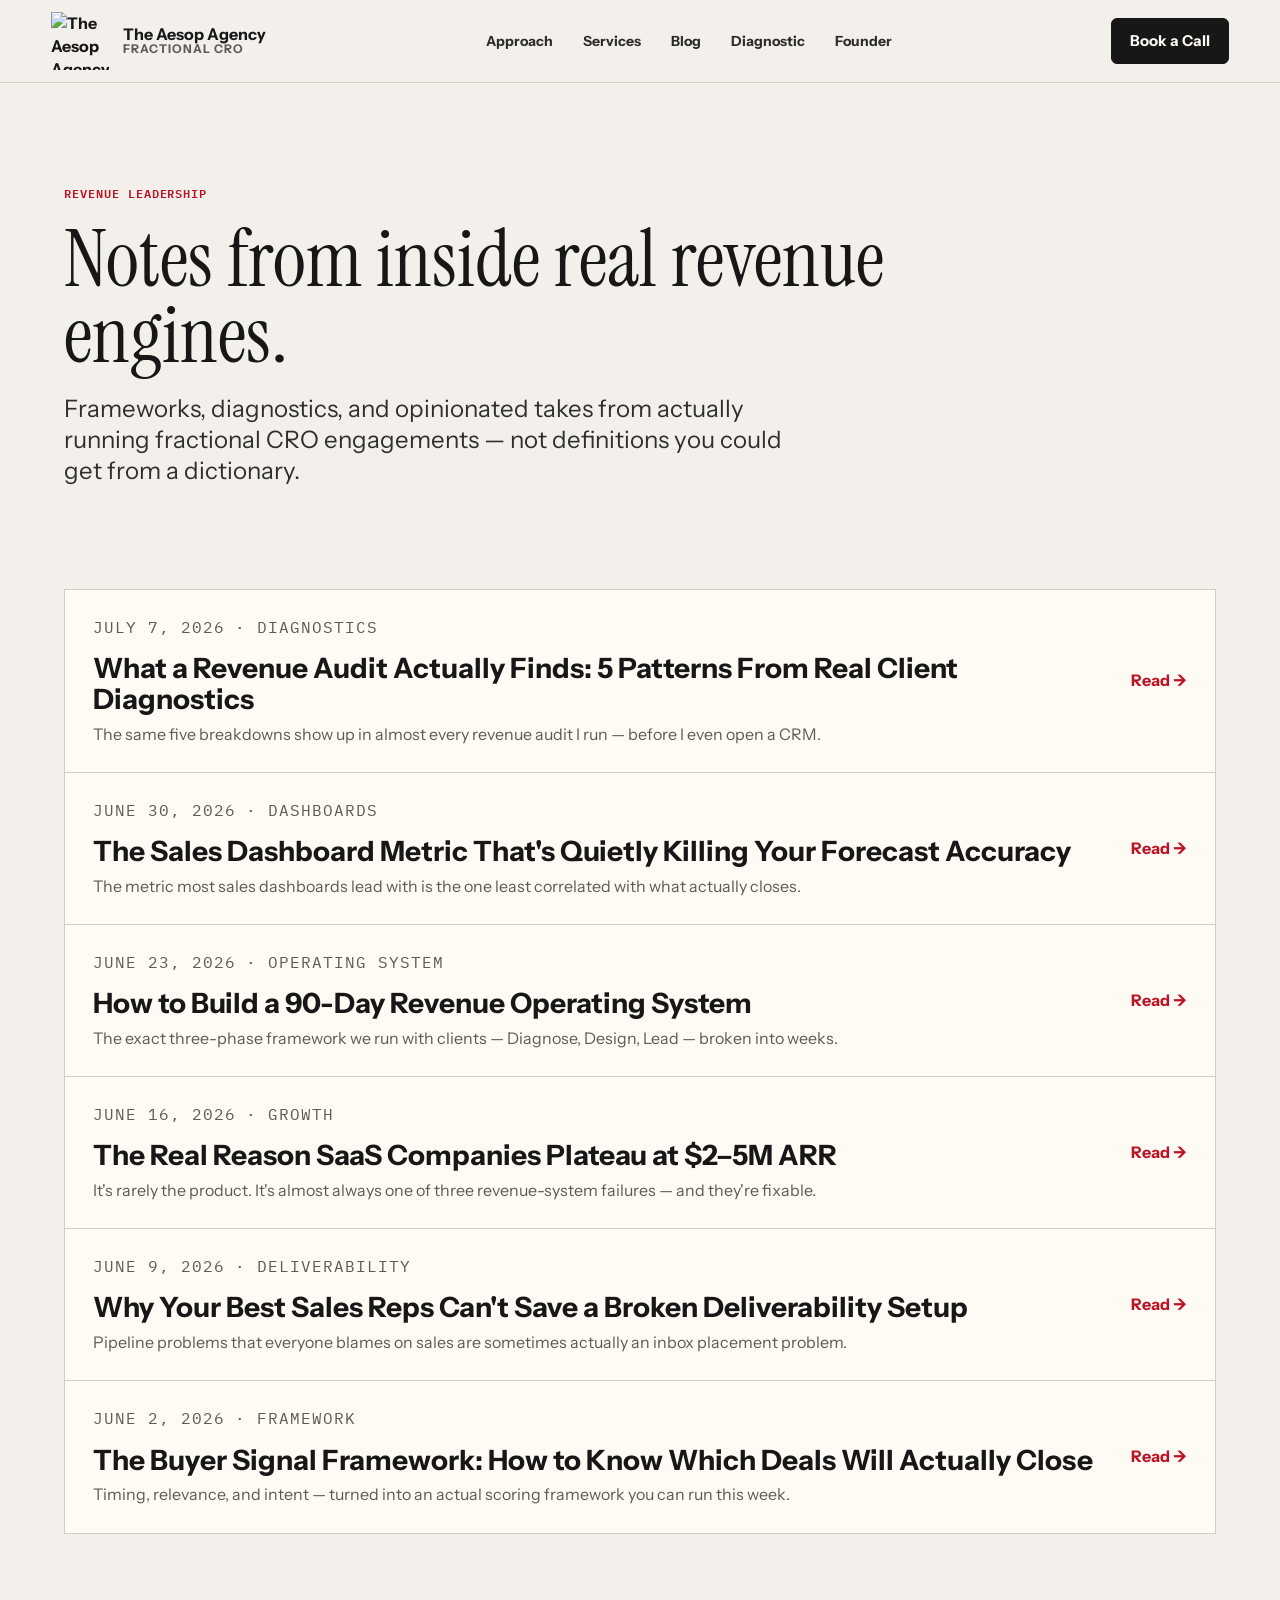
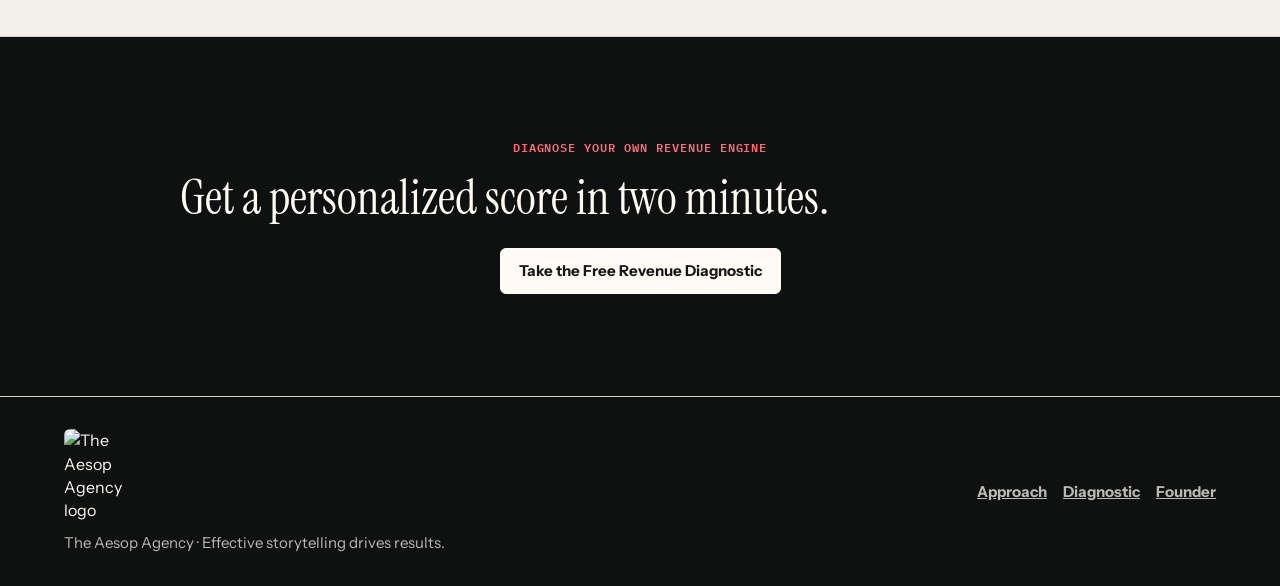
==== blog/index.html @ 74cd25bc "Add revenue content engine and diagnostic funnel" ====
﻿<!doctype html>
<html lang="en">
<head>
  <!-- Google tag (gtag.js) -->
  <script async src="https://www.googletagmanager.com/gtag/js?id=G-E5FVC5FCBB"></script>
  <script>
    window.dataLayer = window.dataLayer || [];
    function gtag(){dataLayer.push(arguments);}
    gtag('js', new Date());
    gtag('config', 'G-E5FVC5FCBB');
  </script>
<meta charset="utf-8">
  <meta name="viewport" content="width=device-width, initial-scale=1">
  <title>Revenue Leadership Blog | The Aesop Agency</title>
  <meta name="description" content="Practical revenue leadership frameworks from The Aesop Agency: buyer signals, sales process, deliverability, dashboards, and go-to-market alignment for SaaS and SMB teams.">
  <meta name="robots" content="index, follow, max-image-preview:large">
  <meta name="author" content="The Aesop Agency">
  <meta name="theme-color" content="#bd1124">
  <link rel="canonical" href="https://www.aesopco.com/blog">
  <link rel="alternate" type="text/plain" href="https://www.aesopco.com/llms.txt" title="LLMs.txt">
  <link rel="icon" type="image/png" href="/aesop-logo-square.png">
  <meta property="og:type" content="website">
  <meta property="og:site_name" content="The Aesop Agency">
  <meta property="og:title" content="Revenue Leadership Blog | The Aesop Agency">
  <meta property="og:description" content="Practical revenue leadership frameworks: buyer signals, sales process, deliverability, dashboards, and go-to-market alignment.">
  <meta property="og:url" content="https://www.aesopco.com/blog">
  <meta property="og:image" content="https://www.aesopco.com/aesop-logo-square.png">
  <meta name="twitter:card" content="summary_large_image">
  <meta name="twitter:title" content="Revenue Leadership Blog | The Aesop Agency">
  <meta name="twitter:description" content="Practical revenue leadership frameworks: buyer signals, sales process, deliverability, dashboards, and go-to-market alignment.">
  <meta name="twitter:image" content="https://www.aesopco.com/aesop-logo-square.png">
  <script type="application/ld+json">
  {
    "@context": "https://schema.org",
    "@graph": [
      {
        "@type": "Blog",
        "@id": "https://www.aesopco.com/blog/main",
        "name": "The Aesop Agency Blog",
        "url": "https://www.aesopco.com/blog",
        "publisher": { "@id": "https://www.aesopco.com/organization" }
      },
      {
        "@type": "BreadcrumbList",
        "@id": "https://www.aesopco.com/blog/breadcrumb",
        "itemListElement": [
          { "@type": "ListItem", "position": 1, "name": "Home", "item": "https://www.aesopco.com/" },
          { "@type": "ListItem", "position": 2, "name": "Blog", "item": "https://www.aesopco.com/blog" }
        ]
      }
    ]
  }
  </script>
  <link rel="preconnect" href="https://fonts.googleapis.com">
  <link rel="preconnect" href="https://fonts.gstatic.com" crossorigin>
  <link href="https://fonts.googleapis.com/css2?family=IBM+Plex+Mono:wght@500;600&family=Instrument+Sans:wght@400;500;600;700;800&family=Instrument+Serif:ital@0;1&display=swap" rel="stylesheet">
  <link rel="stylesheet" href="/assets/site.css">
</head>
<body>
  <div class="page-shell">
    <nav class="nav" aria-label="Primary navigation">
      <a class="brand" href="/" aria-label="The Aesop Agency home">
        <img src="/aesop-logo-transparent.png" alt="The Aesop Agency logo">
        <span>The Aesop Agency<small>Fractional CRO</small></span>
      </a>
      <div class="nav-links">
        <a href="/">Approach</a>
        <a href="/">Services</a>
        <a href="/blog">Blog</a>
        <a href="/revenue-diagnostic">Diagnostic</a>
        <a href="/">Founder</a>
      </div>
      <a class="button" href="https://calendly.com/chrisley-aesopco/30min">Book a Call</a>
    </nav>

    <main>
      <section class="section" style="border-bottom:none;padding-bottom:0;">
        <div class="inner">
          <p class="kicker">Revenue Leadership</p>
          <h1 style="font-size:clamp(42px,7vw,80px);">Notes from inside real revenue engines.</h1>
          <p class="lede">Frameworks, diagnostics, and opinionated takes from actually running fractional CRO engagements &mdash; not definitions you could get from a dictionary.</p>
        </div>
      </section>

      <section class="section">
        <div class="inner">
          <div class="post-list">
            <a class="post-row" href="/blog/what-a-revenue-audit-finds">
              <div>
                <p class="post-meta">July 7, 2026 &middot; Diagnostics</p>
                <h3>What a Revenue Audit Actually Finds: 5 Patterns From Real Client Diagnostics</h3>
                <p>The same five breakdowns show up in almost every revenue audit I run &mdash; before I even open a CRM.</p>
              </div>
              <span class="text-link">Read &rarr;</span>
            </a>
            <a class="post-row" href="/blog/forecast-accuracy-metric">
              <div>
                <p class="post-meta">June 30, 2026 &middot; Dashboards</p>
                <h3>The Sales Dashboard Metric That's Quietly Killing Your Forecast Accuracy</h3>
                <p>The metric most sales dashboards lead with is the one least correlated with what actually closes.</p>
              </div>
              <span class="text-link">Read &rarr;</span>
            </a>
            <a class="post-row" href="/blog/90-day-revenue-operating-system">
              <div>
                <p class="post-meta">June 23, 2026 &middot; Operating System</p>
                <h3>How to Build a 90-Day Revenue Operating System</h3>
                <p>The exact three-phase framework we run with clients &mdash; Diagnose, Design, Lead &mdash; broken into weeks.</p>
              </div>
              <span class="text-link">Read &rarr;</span>
            </a>
            <a class="post-row" href="/blog/saas-revenue-plateau">
              <div>
                <p class="post-meta">June 16, 2026 &middot; Growth</p>
                <h3>The Real Reason SaaS Companies Plateau at $2&ndash;5M ARR</h3>
                <p>It's rarely the product. It's almost always one of three revenue-system failures &mdash; and they're fixable.</p>
              </div>
              <span class="text-link">Read &rarr;</span>
            </a>
            <a class="post-row" href="/blog/email-deliverability-sales-pipeline">
              <div>
                <p class="post-meta">June 9, 2026 &middot; Deliverability</p>
                <h3>Why Your Best Sales Reps Can't Save a Broken Deliverability Setup</h3>
                <p>Pipeline problems that everyone blames on sales are sometimes actually an inbox placement problem.</p>
              </div>
              <span class="text-link">Read &rarr;</span>
            </a>
            <a class="post-row" href="/blog/buyer-signal-framework">
              <div>
                <p class="post-meta">June 2, 2026 &middot; Framework</p>
                <h3>The Buyer Signal Framework: How to Know Which Deals Will Actually Close</h3>
                <p>Timing, relevance, and intent &mdash; turned into an actual scoring framework you can run this week.</p>
              </div>
              <span class="text-link">Read &rarr;</span>
            </a>
          </div>
        </div>
      </section>

      <section class="section band">
        <div class="inner" style="text-align:center;">
          <p class="kicker">Diagnose your own revenue engine</p>
          <h2 style="font-size:clamp(30px,4vw,48px);">Get a personalized score in two minutes.</h2>
          <div class="actions" style="justify-content:center;">
            <a class="button" href="/revenue-diagnostic">Take the Free Revenue Diagnostic</a>
          </div>
        </div>
      </section>
    </main>

    <footer>
      <div class="inner">
        <div>
          <img src="/aesop-logo-square.png" alt="The Aesop Agency logo">
          <p>The Aesop Agency &middot; Effective storytelling drives results.</p>
        </div>
        <div class="footer-links">
          <a href="/">Approach</a>
          <a href="/revenue-diagnostic">Diagnostic</a>
          <a href="/">Founder</a>
        </div>
      </div>
    </footer>
  </div>
</body>
</html>
---- assets/site.css ----
﻿/* Shared stylesheet for blog + revenue-diagnostic pages.
   Design tokens mirror index.html's inline styles so new pages match the
   existing brand without touching the homepage/games markup. */

:root {
  --bg: #f3f0eb;
  --surface: #fffaf3;
  --surface-2: #e9e4db;
  --ink: #171717;
  --muted: #5c5a55;
  --line: #d4cdc1;
  --red: #bd1124;
  --red-dark: #8d0e1c;
  --blue: #202f66;
  --green: #214f3b;
  --gold: #a9782b;
  --charcoal: #0f1010;
  --soft-red: #f7e5e4;
  --soft-blue: #e7eaf4;
  --soft-green: #e5eee8;
  --shadow: 0 24px 70px rgba(23, 23, 23, .14);
  --radius: 8px;
}

* { box-sizing: border-box; }
html { scroll-behavior: smooth; }
body {
  margin: 0;
  background: var(--bg);
  color: var(--ink);
  font-family: "Instrument Sans", sans-serif;
  line-height: 1.45;
}

a { color: inherit; }
img { display: block; max-width: 100%; }

.nav {
  position: sticky;
  top: 0;
  z-index: 50;
  display: grid;
  grid-template-columns: auto 1fr auto;
  gap: 28px;
  align-items: center;
  min-height: 76px;
  padding: 12px clamp(18px, 4vw, 64px);
  border-bottom: 1px solid rgba(212,205,193,.92);
  background: rgba(243,240,235,.9);
  backdrop-filter: blur(18px);
}

.brand {
  display: inline-flex;
  align-items: center;
  gap: 14px;
  text-decoration: none;
  font-weight: 800;
}

.brand img { width: 58px; height: 58px; object-fit: contain; }
.brand span { display: grid; line-height: 1.05; }
.brand small {
  color: var(--muted);
  font-size: 12px;
  font-weight: 700;
  text-transform: uppercase;
  letter-spacing: .08em;
}

.nav-links {
  display: flex;
  justify-content: center;
  gap: clamp(14px, 2.4vw, 30px);
  color: #2e2c29;
  font-size: 14px;
  font-weight: 700;
}

.nav-links a, .button, .text-link { text-decoration: none; }

.button {
  display: inline-flex;
  align-items: center;
  justify-content: center;
  min-height: 45px;
  padding: 11px 18px;
  border: 1px solid var(--ink);
  border-radius: 6px;
  background: var(--ink);
  color: #fffaf3;
  font-weight: 800;
  white-space: nowrap;
  cursor: pointer;
  font-size: 15px;
  transition: transform .18s ease, background .18s ease, border-color .18s ease, color .18s ease;
}

.button:hover { transform: translateY(-1px); background: var(--red); border-color: var(--red); color: #fffaf3; }
.button.secondary { background: transparent; color: var(--ink); }
.button.secondary:hover { color: #fffaf3; }
.button:disabled { opacity: .45; cursor: not-allowed; transform: none; }

.text-link {
  display: inline-flex;
  align-items: center;
  width: fit-content;
  color: var(--red);
  font-weight: 800;
}

.page-shell { position: relative; z-index: 1; }

.section {
  padding: clamp(48px, 8vw, 108px) clamp(18px, 5vw, 72px);
  border-bottom: 1px solid var(--line);
}

.inner { width: min(1240px, 100%); margin: 0 auto; }
.inner.narrow { width: min(820px, 100%); }

.kicker {
  margin: 0 0 18px;
  color: var(--red);
  font-family: "IBM Plex Mono", monospace;
  font-size: 12px;
  font-weight: 600;
  text-transform: uppercase;
  letter-spacing: .08em;
}

h1, h2, h3 { margin: 0; letter-spacing: 0; }
h1 em, h2 em { color: var(--red); font-style: italic; }

h1 {
  max-width: 950px;
  font-family: "Instrument Serif", serif;
  font-size: clamp(48px, 7vw, 96px);
  font-weight: 400;
  line-height: .95;
}

h2 {
  max-width: 880px;
  font-family: "Instrument Serif", serif;
  font-size: clamp(34px, 5vw, 64px);
  font-weight: 400;
  line-height: .95;
}

h3 { font-size: clamp(21px, 2.2vw, 28px); font-weight: 800; line-height: 1.1; }

p { margin: 0; color: var(--muted); font-size: 17px; }
.lede { max-width: 760px; margin-top: 20px; color: #302f2b; font-size: clamp(18px, 2vw, 24px); line-height: 1.3; }

.actions { display: flex; flex-wrap: wrap; gap: 12px; margin-top: 28px; }

.card-grid {
  display: grid;
  grid-template-columns: repeat(2, minmax(0, 1fr));
  gap: 1px;
  border: 1px solid var(--line);
  background: var(--line);
}

.card { padding: 24px; background: var(--surface); }
.card h3 { margin-bottom: 12px; }
.card p, .card li { font-size: 16px; }

.quote-grid { display: grid; grid-template-columns: repeat(3, minmax(0, 1fr)); gap: 14px; }
.quote {
  min-height: 220px;
  display: flex;
  flex-direction: column;
  justify-content: space-between;
  padding: 24px;
  border: 1px solid var(--line);
  border-radius: var(--radius);
  background: var(--surface);
}
.quote p { color: #34322d; font-size: 17px; }
.quote strong { display: block; margin-top: 22px; color: var(--red); }

.band { background: var(--charcoal); color: var(--surface); }
.band h2, .band h3 { color: var(--surface); }
.band p { color: rgba(255,250,243,.73); }
.band .kicker { color: #ff6a75; }
.band .button { background: var(--surface); color: var(--ink); border-color: var(--surface); }
.band .button.secondary { background: transparent; color: var(--surface); border-color: rgba(255,250,243,.42); }
.band .button.secondary:hover { background: var(--surface); color: var(--ink); border-color: var(--surface); }

.contact {
  padding: clamp(44px, 7vw, 80px) clamp(18px, 5vw, 72px);
  background: var(--red);
  color: var(--surface);
}
.contact .inner { display: grid; grid-template-columns: minmax(0, .75fr) minmax(240px, .36fr); gap: 28px; align-items: end; }
.contact h2 { color: var(--surface); }
.contact p, .contact a { color: rgba(255,250,243,.82); }
.contact .button { background: var(--surface); color: var(--red); border-color: var(--surface); }
.contact .button:hover { background: var(--ink); color: var(--surface); border-color: var(--ink); }

footer { padding: 32px clamp(18px, 5vw, 72px); background: var(--charcoal); color: var(--surface); }
footer .inner { display: grid; grid-template-columns: 1fr auto; gap: 24px; align-items: center; }
footer img { width: 80px; margin-bottom: 10px; border-radius: 6px; }
footer p, footer a { color: rgba(255,250,243,.72); font-size: 15px; }
.footer-links { display: flex; flex-wrap: wrap; gap: 16px; justify-content: flex-end; font-weight: 700; }

/* Blog index + posts */
.post-list { display: grid; gap: 1px; border: 1px solid var(--line); background: var(--line); }
.post-row {
  display: grid;
  grid-template-columns: minmax(0, 1fr) auto;
  gap: 18px;
  align-items: center;
  padding: 26px 28px;
  background: var(--surface);
  text-decoration: none;
}
.post-row h3 { margin-bottom: 8px; color: var(--ink); }
.post-row p { font-size: 16px; }
.post-row .text-link { white-space: nowrap; }

.post-meta {
  display: flex;
  gap: 14px;
  align-items: center;
  margin-bottom: 14px;
  color: var(--muted);
  font-family: "IBM Plex Mono", monospace;
  font-size: 12px;
  text-transform: uppercase;
  letter-spacing: .06em;
}

article.post-body { max-width: 760px; margin: 0 auto; display: grid; gap: 22px; }
article.post-body p { font-size: 18px; line-height: 1.65; color: #302f2b; }
article.post-body h2 { font-size: clamp(28px, 4vw, 40px); margin-top: 12px; }
article.post-body h3 { font-size: 22px; color: var(--red); }
article.post-body ul, article.post-body ol { color: #302f2b; font-size: 18px; line-height: 1.65; padding-left: 22px; }
article.post-body li + li { margin-top: 8px; }
article.post-body blockquote {
  margin: 0;
  padding: 20px 26px;
  border-left: 3px solid var(--red);
  background: var(--soft-red);
  font-size: 19px;
  color: #302f2b;
  font-style: italic;
}

.cta-block {
  padding: 32px;
  border-radius: var(--radius);
  background: var(--charcoal);
  color: var(--surface);
  display: grid;
  gap: 14px;
}
.cta-block p { color: rgba(255,250,243,.78); font-size: 18px; }
.cta-block .button { background: var(--red); border-color: var(--red); color: var(--surface); width: fit-content; }
.cta-block .button:hover { background: var(--surface); color: var(--ink); border-color: var(--surface); }

/* Revenue diagnostic quiz */
.quiz-shell {
  max-width: 720px;
  margin: 0 auto;
  padding: 36px clamp(20px, 4vw, 44px);
  border: 1px solid var(--line);
  border-radius: var(--radius);
  background: var(--surface);
  box-shadow: var(--shadow);
}

.quiz-progress {
  height: 6px;
  border-radius: 999px;
  background: var(--surface-2);
  overflow: hidden;
  margin-bottom: 28px;
}
.quiz-progress-fill { height: 100%; background: var(--red); transition: width .25s ease; width: 0%; }

.quiz-step-label {
  font-family: "IBM Plex Mono", monospace;
  font-size: 12px;
  text-transform: uppercase;
  letter-spacing: .08em;
  color: var(--muted);
  margin-bottom: 10px;
}

.quiz-question { font-family: "Instrument Serif", serif; font-size: clamp(24px, 3vw, 32px); line-height: 1.15; margin-bottom: 22px; }

.quiz-options { display: grid; gap: 10px; }
.quiz-option {
  text-align: left;
  padding: 16px 18px;
  border: 1px solid var(--line);
  border-radius: var(--radius);
  background: var(--surface);
  color: var(--ink);
  font-size: 16px;
  font-weight: 600;
  cursor: pointer;
  transition: border-color .15s ease, background .15s ease;
}
.quiz-option:hover { border-color: var(--red); background: var(--soft-red); }
.quiz-option.selected { border-color: var(--red); background: var(--soft-red); }

.quiz-score-display {
  text-align: center;
  padding: 12px 0 4px;
}
.quiz-score-number {
  font-family: "Instrument Serif", serif;
  font-size: clamp(64px, 12vw, 110px);
  line-height: 1;
  color: var(--red);
}
.quiz-score-label {
  font-weight: 800;
  font-size: 20px;
  margin-top: 6px;
}

.quiz-email-gate { display: grid; gap: 14px; margin-top: 24px; }
.quiz-email-gate input[type="email"] {
  height: 50px;
  padding: 0 16px;
  border: 1px solid var(--line);
  border-radius: 6px;
  background: var(--bg);
  font-size: 16px;
  font-family: inherit;
}
.quiz-email-gate input[type="email"]:focus { outline: 2px solid var(--red); outline-offset: 1px; }

.quiz-breakdown { display: grid; gap: 18px; margin-top: 24px; }
.quiz-breakdown .pillar {
  padding: 20px;
  border: 1px solid var(--line);
  border-radius: var(--radius);
  background: var(--bg);
}
.quiz-breakdown .pillar.weakest { border-color: var(--red); background: var(--soft-red); }
.quiz-breakdown .pillar h3 { font-size: 17px; margin-bottom: 8px; }
.quiz-breakdown .pillar p { font-size: 15px; }

.hidden { display: none !important; }

@media (max-width: 720px) {
  .nav { grid-template-columns: 1fr auto; }
  .nav-links { grid-column: 1 / -1; justify-content: flex-start; overflow-x: auto; padding-bottom: 4px; }
  .card-grid, .quote-grid { grid-template-columns: 1fr; }
  .post-row { grid-template-columns: 1fr; }
  .contact .inner, footer .inner { grid-template-columns: 1fr; }
  footer .footer-links { justify-content: flex-start; }
  .button { width: 100%; }
}
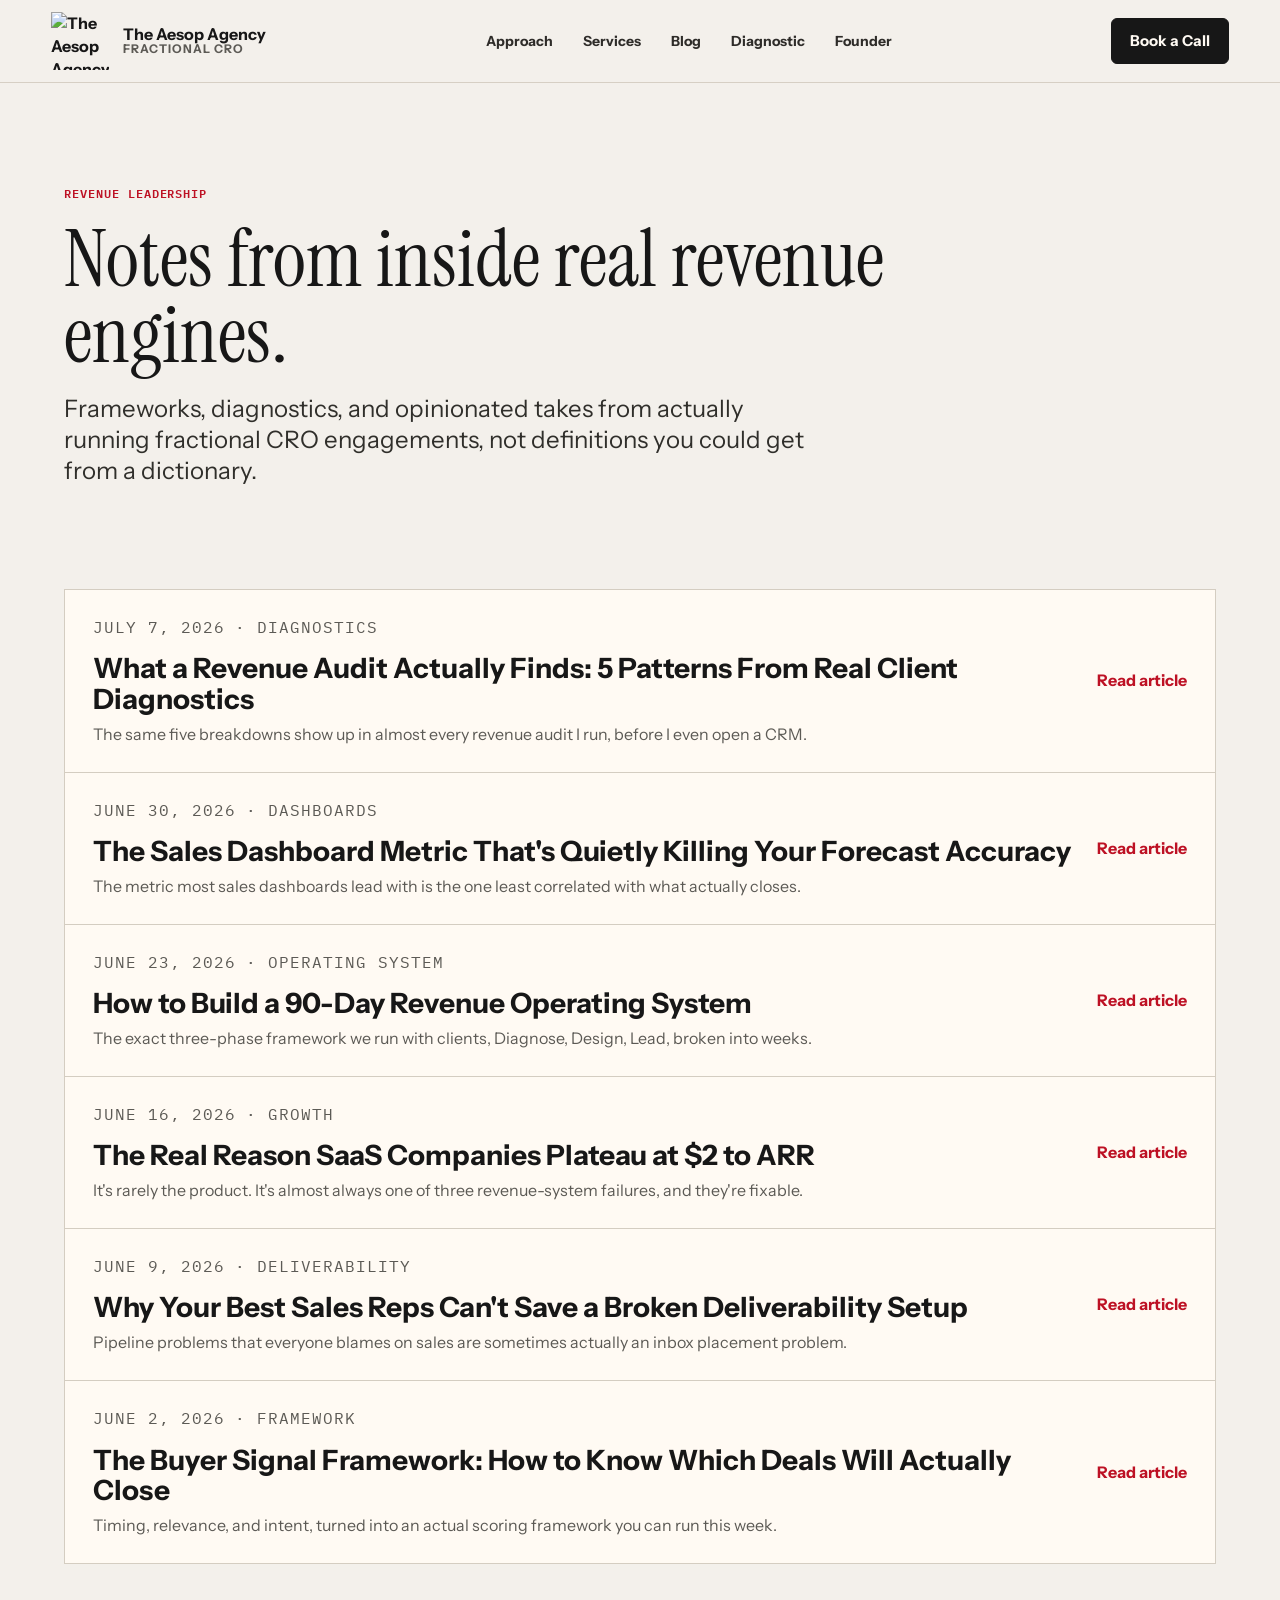
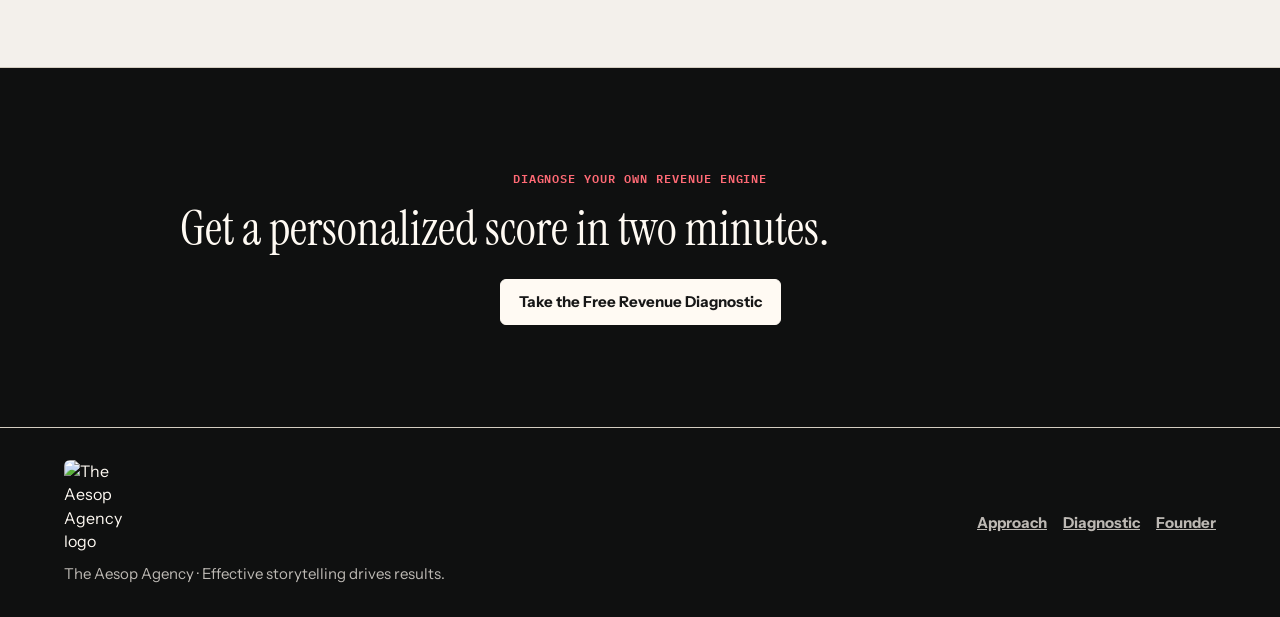
==== commit 277f7454: "Upgrade revenue diagnostic report" ====
--- a/blog/index.html
+++ b/blog/index.html
@@ -1,4 +1,4 @@
-﻿<!doctype html>
+<!doctype html>
 <html lang="en">
 <head>
   <!-- Google tag (gtag.js) -->
@@ -78,7 +78,7 @@
         <div class="inner">
           <p class="kicker">Revenue Leadership</p>
           <h1 style="font-size:clamp(42px,7vw,80px);">Notes from inside real revenue engines.</h1>
-          <p class="lede">Frameworks, diagnostics, and opinionated takes from actually running fractional CRO engagements &mdash; not definitions you could get from a dictionary.</p>
+          <p class="lede">Frameworks, diagnostics, and opinionated takes from actually running fractional CRO engagements, not definitions you could get from a dictionary.</p>
         </div>
       </section>
 
@@ -89,9 +89,9 @@
               <div>
                 <p class="post-meta">July 7, 2026 &middot; Diagnostics</p>
                 <h3>What a Revenue Audit Actually Finds: 5 Patterns From Real Client Diagnostics</h3>
-                <p>The same five breakdowns show up in almost every revenue audit I run &mdash; before I even open a CRM.</p>
+                <p>The same five breakdowns show up in almost every revenue audit I run, before I even open a CRM.</p>
               </div>
-              <span class="text-link">Read &rarr;</span>
+              <span class="text-link">Read article</span>
             </a>
             <a class="post-row" href="/blog/forecast-accuracy-metric">
               <div>
@@ -99,23 +99,23 @@
                 <h3>The Sales Dashboard Metric That's Quietly Killing Your Forecast Accuracy</h3>
                 <p>The metric most sales dashboards lead with is the one least correlated with what actually closes.</p>
               </div>
-              <span class="text-link">Read &rarr;</span>
+              <span class="text-link">Read article</span>
             </a>
             <a class="post-row" href="/blog/90-day-revenue-operating-system">
               <div>
                 <p class="post-meta">June 23, 2026 &middot; Operating System</p>
                 <h3>How to Build a 90-Day Revenue Operating System</h3>
-                <p>The exact three-phase framework we run with clients &mdash; Diagnose, Design, Lead &mdash; broken into weeks.</p>
+                <p>The exact three-phase framework we run with clients, Diagnose, Design, Lead, broken into weeks.</p>
               </div>
-              <span class="text-link">Read &rarr;</span>
+              <span class="text-link">Read article</span>
             </a>
             <a class="post-row" href="/blog/saas-revenue-plateau">
               <div>
                 <p class="post-meta">June 16, 2026 &middot; Growth</p>
-                <h3>The Real Reason SaaS Companies Plateau at $2&ndash;5M ARR</h3>
-                <p>It's rarely the product. It's almost always one of three revenue-system failures &mdash; and they're fixable.</p>
+                <h3>The Real Reason SaaS Companies Plateau at $2 to  ARR</h3>
+                <p>It's rarely the product. It's almost always one of three revenue-system failures, and they're fixable.</p>
               </div>
-              <span class="text-link">Read &rarr;</span>
+              <span class="text-link">Read article</span>
             </a>
             <a class="post-row" href="/blog/email-deliverability-sales-pipeline">
               <div>
@@ -123,15 +123,15 @@
                 <h3>Why Your Best Sales Reps Can't Save a Broken Deliverability Setup</h3>
                 <p>Pipeline problems that everyone blames on sales are sometimes actually an inbox placement problem.</p>
               </div>
-              <span class="text-link">Read &rarr;</span>
+              <span class="text-link">Read article</span>
             </a>
             <a class="post-row" href="/blog/buyer-signal-framework">
               <div>
                 <p class="post-meta">June 2, 2026 &middot; Framework</p>
                 <h3>The Buyer Signal Framework: How to Know Which Deals Will Actually Close</h3>
-                <p>Timing, relevance, and intent &mdash; turned into an actual scoring framework you can run this week.</p>
+                <p>Timing, relevance, and intent, turned into an actual scoring framework you can run this week.</p>
               </div>
-              <span class="text-link">Read &rarr;</span>
+              <span class="text-link">Read article</span>
             </a>
           </div>
         </div>
--- a/assets/site.css
+++ b/assets/site.css
@@ -1,99 +1,99 @@
-﻿/* Shared stylesheet for blog + revenue-diagnostic pages.
-   Design tokens mirror index.html's inline styles so new pages match the
-   existing brand without touching the homepage/games markup. */
+/* Shared stylesheet for blog + revenue-diagnostic pages.
+  Design tokens mirror index.html's inline styles so new pages match the
+  existing brand without touching the homepage/games markup. */
 
 :root {
-  --bg: #f3f0eb;
-  --surface: #fffaf3;
-  --surface-2: #e9e4db;
-  --ink: #171717;
-  --muted: #5c5a55;
-  --line: #d4cdc1;
-  --red: #bd1124;
-  --red-dark: #8d0e1c;
-  --blue: #202f66;
-  --green: #214f3b;
-  --gold: #a9782b;
-  --charcoal: #0f1010;
-  --soft-red: #f7e5e4;
-  --soft-blue: #e7eaf4;
-  --soft-green: #e5eee8;
-  --shadow: 0 24px 70px rgba(23, 23, 23, .14);
-  --radius: 8px;
+ --bg: #f3f0eb;
+ --surface: #fffaf3;
+ --surface-2: #e9e4db;
+ --ink: #171717;
+ --muted: #5c5a55;
+ --line: #d4cdc1;
+ --red: #bd1124;
+ --red-dark: #8d0e1c;
+ --blue: #202f66;
+ --green: #214f3b;
+ --gold: #a9782b;
+ --charcoal: #0f1010;
+ --soft-red: #f7e5e4;
+ --soft-blue: #e7eaf4;
+ --soft-green: #e5eee8;
+ --shadow: 0 24px 70px rgba(23, 23, 23, .14);
+ --radius: 8px;
 }
 
 * { box-sizing: border-box; }
 html { scroll-behavior: smooth; }
 body {
-  margin: 0;
-  background: var(--bg);
-  color: var(--ink);
-  font-family: "Instrument Sans", sans-serif;
-  line-height: 1.45;
+ margin: 0;
+ background: var(--bg);
+ color: var(--ink);
+ font-family: "Instrument Sans", sans-serif;
+ line-height: 1.45;
 }
 
 a { color: inherit; }
 img { display: block; max-width: 100%; }
 
 .nav {
-  position: sticky;
-  top: 0;
-  z-index: 50;
-  display: grid;
-  grid-template-columns: auto 1fr auto;
-  gap: 28px;
-  align-items: center;
-  min-height: 76px;
-  padding: 12px clamp(18px, 4vw, 64px);
-  border-bottom: 1px solid rgba(212,205,193,.92);
-  background: rgba(243,240,235,.9);
-  backdrop-filter: blur(18px);
+ position: sticky;
+ top: 0;
+ z-index: 50;
+ display: grid;
+ grid-template-columns: auto 1fr auto;
+ gap: 28px;
+ align-items: center;
+ min-height: 76px;
+ padding: 12px clamp(18px, 4vw, 64px);
+ border-bottom: 1px solid rgba(212,205,193,.92);
+ background: rgba(243,240,235,.9);
+ backdrop-filter: blur(18px);
 }
 
 .brand {
-  display: inline-flex;
-  align-items: center;
-  gap: 14px;
-  text-decoration: none;
-  font-weight: 800;
+ display: inline-flex;
+ align-items: center;
+ gap: 14px;
+ text-decoration: none;
+ font-weight: 800;
 }
 
 .brand img { width: 58px; height: 58px; object-fit: contain; }
 .brand span { display: grid; line-height: 1.05; }
 .brand small {
-  color: var(--muted);
-  font-size: 12px;
-  font-weight: 700;
-  text-transform: uppercase;
-  letter-spacing: .08em;
+ color: var(--muted);
+ font-size: 12px;
+ font-weight: 700;
+ text-transform: uppercase;
+ letter-spacing: .08em;
 }
 
 .nav-links {
-  display: flex;
-  justify-content: center;
-  gap: clamp(14px, 2.4vw, 30px);
-  color: #2e2c29;
-  font-size: 14px;
-  font-weight: 700;
+ display: flex;
+ justify-content: center;
+ gap: clamp(14px, 2.4vw, 30px);
+ color: #2e2c29;
+ font-size: 14px;
+ font-weight: 700;
 }
 
 .nav-links a, .button, .text-link { text-decoration: none; }
 
 .button {
-  display: inline-flex;
-  align-items: center;
-  justify-content: center;
-  min-height: 45px;
-  padding: 11px 18px;
-  border: 1px solid var(--ink);
-  border-radius: 6px;
-  background: var(--ink);
-  color: #fffaf3;
-  font-weight: 800;
-  white-space: nowrap;
-  cursor: pointer;
-  font-size: 15px;
-  transition: transform .18s ease, background .18s ease, border-color .18s ease, color .18s ease;
+ display: inline-flex;
+ align-items: center;
+ justify-content: center;
+ min-height: 45px;
+ padding: 11px 18px;
+ border: 1px solid var(--ink);
+ border-radius: 6px;
+ background: var(--ink);
+ color: #fffaf3;
+ font-weight: 800;
+ white-space: nowrap;
+ cursor: pointer;
+ font-size: 15px;
+ transition: transform .18s ease, background .18s ease, border-color .18s ease, color .18s ease;
 }
 
 .button:hover { transform: translateY(-1px); background: var(--red); border-color: var(--red); color: #fffaf3; }
@@ -102,50 +102,50 @@
 .button:disabled { opacity: .45; cursor: not-allowed; transform: none; }
 
 .text-link {
-  display: inline-flex;
-  align-items: center;
-  width: fit-content;
-  color: var(--red);
-  font-weight: 800;
+ display: inline-flex;
+ align-items: center;
+ width: fit-content;
+ color: var(--red);
+ font-weight: 800;
 }
 
 .page-shell { position: relative; z-index: 1; }
 
 .section {
-  padding: clamp(48px, 8vw, 108px) clamp(18px, 5vw, 72px);
-  border-bottom: 1px solid var(--line);
+ padding: clamp(48px, 8vw, 108px) clamp(18px, 5vw, 72px);
+ border-bottom: 1px solid var(--line);
 }
 
 .inner { width: min(1240px, 100%); margin: 0 auto; }
 .inner.narrow { width: min(820px, 100%); }
 
 .kicker {
-  margin: 0 0 18px;
-  color: var(--red);
-  font-family: "IBM Plex Mono", monospace;
-  font-size: 12px;
-  font-weight: 600;
-  text-transform: uppercase;
-  letter-spacing: .08em;
+ margin: 0 0 18px;
+ color: var(--red);
+ font-family: "IBM Plex Mono", monospace;
+ font-size: 12px;
+ font-weight: 600;
+ text-transform: uppercase;
+ letter-spacing: .08em;
 }
 
 h1, h2, h3 { margin: 0; letter-spacing: 0; }
 h1 em, h2 em { color: var(--red); font-style: italic; }
 
 h1 {
-  max-width: 950px;
-  font-family: "Instrument Serif", serif;
-  font-size: clamp(48px, 7vw, 96px);
-  font-weight: 400;
-  line-height: .95;
+ max-width: 950px;
+ font-family: "Instrument Serif", serif;
+ font-size: clamp(48px, 7vw, 96px);
+ font-weight: 400;
+ line-height: .95;
 }
 
 h2 {
-  max-width: 880px;
-  font-family: "Instrument Serif", serif;
-  font-size: clamp(34px, 5vw, 64px);
-  font-weight: 400;
-  line-height: .95;
+ max-width: 880px;
+ font-family: "Instrument Serif", serif;
+ font-size: clamp(34px, 5vw, 64px);
+ font-weight: 400;
+ line-height: .95;
 }
 
 h3 { font-size: clamp(21px, 2.2vw, 28px); font-weight: 800; line-height: 1.1; }
@@ -156,11 +156,11 @@
 .actions { display: flex; flex-wrap: wrap; gap: 12px; margin-top: 28px; }
 
 .card-grid {
-  display: grid;
-  grid-template-columns: repeat(2, minmax(0, 1fr));
-  gap: 1px;
-  border: 1px solid var(--line);
-  background: var(--line);
+ display: grid;
+ grid-template-columns: repeat(2, minmax(0, 1fr));
+ gap: 1px;
+ border: 1px solid var(--line);
+ background: var(--line);
 }
 
 .card { padding: 24px; background: var(--surface); }
@@ -169,14 +169,14 @@
 
 .quote-grid { display: grid; grid-template-columns: repeat(3, minmax(0, 1fr)); gap: 14px; }
 .quote {
-  min-height: 220px;
-  display: flex;
-  flex-direction: column;
-  justify-content: space-between;
-  padding: 24px;
-  border: 1px solid var(--line);
-  border-radius: var(--radius);
-  background: var(--surface);
+ min-height: 220px;
+ display: flex;
+ flex-direction: column;
+ justify-content: space-between;
+ padding: 24px;
+ border: 1px solid var(--line);
+ border-radius: var(--radius);
+ background: var(--surface);
 }
 .quote p { color: #34322d; font-size: 17px; }
 .quote strong { display: block; margin-top: 22px; color: var(--red); }
@@ -190,9 +190,9 @@
 .band .button.secondary:hover { background: var(--surface); color: var(--ink); border-color: var(--surface); }
 
 .contact {
-  padding: clamp(44px, 7vw, 80px) clamp(18px, 5vw, 72px);
-  background: var(--red);
-  color: var(--surface);
+ padding: clamp(44px, 7vw, 80px) clamp(18px, 5vw, 72px);
+ background: var(--red);
+ color: var(--surface);
 }
 .contact .inner { display: grid; grid-template-columns: minmax(0, .75fr) minmax(240px, .36fr); gap: 28px; align-items: end; }
 .contact h2 { color: var(--surface); }
@@ -209,28 +209,28 @@
 /* Blog index + posts */
 .post-list { display: grid; gap: 1px; border: 1px solid var(--line); background: var(--line); }
 .post-row {
-  display: grid;
-  grid-template-columns: minmax(0, 1fr) auto;
-  gap: 18px;
-  align-items: center;
-  padding: 26px 28px;
-  background: var(--surface);
-  text-decoration: none;
+ display: grid;
+ grid-template-columns: minmax(0, 1fr) auto;
+ gap: 18px;
+ align-items: center;
+ padding: 26px 28px;
+ background: var(--surface);
+ text-decoration: none;
 }
 .post-row h3 { margin-bottom: 8px; color: var(--ink); }
 .post-row p { font-size: 16px; }
 .post-row .text-link { white-space: nowrap; }
 
 .post-meta {
-  display: flex;
-  gap: 14px;
-  align-items: center;
-  margin-bottom: 14px;
-  color: var(--muted);
-  font-family: "IBM Plex Mono", monospace;
-  font-size: 12px;
-  text-transform: uppercase;
-  letter-spacing: .06em;
+ display: flex;
+ gap: 14px;
+ align-items: center;
+ margin-bottom: 14px;
+ color: var(--muted);
+ font-family: "IBM Plex Mono", monospace;
+ font-size: 12px;
+ text-transform: uppercase;
+ letter-spacing: .06em;
 }
 
 article.post-body { max-width: 760px; margin: 0 auto; display: grid; gap: 22px; }
@@ -240,22 +240,22 @@
 article.post-body ul, article.post-body ol { color: #302f2b; font-size: 18px; line-height: 1.65; padding-left: 22px; }
 article.post-body li + li { margin-top: 8px; }
 article.post-body blockquote {
-  margin: 0;
-  padding: 20px 26px;
-  border-left: 3px solid var(--red);
-  background: var(--soft-red);
-  font-size: 19px;
-  color: #302f2b;
-  font-style: italic;
+ margin: 0;
+ padding: 20px 26px;
+ border-left: 3px solid var(--red);
+ background: var(--soft-red);
+ font-size: 19px;
+ color: #302f2b;
+ font-style: italic;
 }
 
 .cta-block {
-  padding: 32px;
-  border-radius: var(--radius);
-  background: var(--charcoal);
-  color: var(--surface);
-  display: grid;
-  gap: 14px;
+ padding: 32px;
+ border-radius: var(--radius);
+ background: var(--charcoal);
+ color: var(--surface);
+ display: grid;
+ gap: 14px;
 }
 .cta-block p { color: rgba(255,250,243,.78); font-size: 18px; }
 .cta-block .button { background: var(--red); border-color: var(--red); color: var(--surface); width: fit-content; }
@@ -263,85 +263,85 @@
 
 /* Revenue diagnostic quiz */
 .quiz-shell {
-  max-width: 720px;
-  margin: 0 auto;
-  padding: 36px clamp(20px, 4vw, 44px);
-  border: 1px solid var(--line);
-  border-radius: var(--radius);
-  background: var(--surface);
-  box-shadow: var(--shadow);
+ max-width: 720px;
+ margin: 0 auto;
+ padding: 36px clamp(20px, 4vw, 44px);
+ border: 1px solid var(--line);
+ border-radius: var(--radius);
+ background: var(--surface);
+ box-shadow: var(--shadow);
 }
 
 .quiz-progress {
-  height: 6px;
-  border-radius: 999px;
-  background: var(--surface-2);
-  overflow: hidden;
-  margin-bottom: 28px;
+ height: 6px;
+ border-radius: 999px;
+ background: var(--surface-2);
+ overflow: hidden;
+ margin-bottom: 28px;
 }
 .quiz-progress-fill { height: 100%; background: var(--red); transition: width .25s ease; width: 0%; }
 
 .quiz-step-label {
-  font-family: "IBM Plex Mono", monospace;
-  font-size: 12px;
-  text-transform: uppercase;
-  letter-spacing: .08em;
-  color: var(--muted);
-  margin-bottom: 10px;
+ font-family: "IBM Plex Mono", monospace;
+ font-size: 12px;
+ text-transform: uppercase;
+ letter-spacing: .08em;
+ color: var(--muted);
+ margin-bottom: 10px;
 }
 
 .quiz-question { font-family: "Instrument Serif", serif; font-size: clamp(24px, 3vw, 32px); line-height: 1.15; margin-bottom: 22px; }
 
 .quiz-options { display: grid; gap: 10px; }
 .quiz-option {
-  text-align: left;
-  padding: 16px 18px;
-  border: 1px solid var(--line);
-  border-radius: var(--radius);
-  background: var(--surface);
-  color: var(--ink);
-  font-size: 16px;
-  font-weight: 600;
-  cursor: pointer;
-  transition: border-color .15s ease, background .15s ease;
+ text-align: left;
+ padding: 16px 18px;
+ border: 1px solid var(--line);
+ border-radius: var(--radius);
+ background: var(--surface);
+ color: var(--ink);
+ font-size: 16px;
+ font-weight: 600;
+ cursor: pointer;
+ transition: border-color .15s ease, background .15s ease;
 }
 .quiz-option:hover { border-color: var(--red); background: var(--soft-red); }
 .quiz-option.selected { border-color: var(--red); background: var(--soft-red); }
 
 .quiz-score-display {
-  text-align: center;
-  padding: 12px 0 4px;
+ text-align: center;
+ padding: 12px 0 4px;
 }
 .quiz-score-number {
-  font-family: "Instrument Serif", serif;
-  font-size: clamp(64px, 12vw, 110px);
-  line-height: 1;
-  color: var(--red);
+ font-family: "Instrument Serif", serif;
+ font-size: clamp(64px, 12vw, 110px);
+ line-height: 1;
+ color: var(--red);
 }
 .quiz-score-label {
-  font-weight: 800;
-  font-size: 20px;
-  margin-top: 6px;
+ font-weight: 800;
+ font-size: 20px;
+ margin-top: 6px;
 }
 
 .quiz-email-gate { display: grid; gap: 14px; margin-top: 24px; }
-.quiz-email-gate input[type="email"] {
-  height: 50px;
-  padding: 0 16px;
-  border: 1px solid var(--line);
-  border-radius: 6px;
-  background: var(--bg);
-  font-size: 16px;
-  font-family: inherit;
-}
-.quiz-email-gate input[type="email"]:focus { outline: 2px solid var(--red); outline-offset: 1px; }
+.quiz-email-gate input[type="text"], .quiz-email-gate input[type="email"] {
+ height: 50px;
+ padding: 0 16px;
+ border: 1px solid var(--line);
+ border-radius: 6px;
+ background: var(--bg);
+ font-size: 16px;
+ font-family: inherit;
+}
+.quiz-email-gate input[type="text"]:focus, .quiz-email-gate input[type="email"]:focus { outline: 2px solid var(--red); outline-offset: 1px; }
 
 .quiz-breakdown { display: grid; gap: 18px; margin-top: 24px; }
 .quiz-breakdown .pillar {
-  padding: 20px;
-  border: 1px solid var(--line);
-  border-radius: var(--radius);
-  background: var(--bg);
+ padding: 20px;
+ border: 1px solid var(--line);
+ border-radius: var(--radius);
+ background: var(--bg);
 }
 .quiz-breakdown .pillar.weakest { border-color: var(--red); background: var(--soft-red); }
 .quiz-breakdown .pillar h3 { font-size: 17px; margin-bottom: 8px; }
@@ -350,11 +350,64 @@
 .hidden { display: none !important; }
 
 @media (max-width: 720px) {
-  .nav { grid-template-columns: 1fr auto; }
-  .nav-links { grid-column: 1 / -1; justify-content: flex-start; overflow-x: auto; padding-bottom: 4px; }
-  .card-grid, .quote-grid { grid-template-columns: 1fr; }
-  .post-row { grid-template-columns: 1fr; }
-  .contact .inner, footer .inner { grid-template-columns: 1fr; }
-  footer .footer-links { justify-content: flex-start; }
-  .button { width: 100%; }
-}
+ .nav { grid-template-columns: 1fr auto; }
+ .nav-links { grid-column: 1 / -1; justify-content: flex-start; overflow-x: auto; padding-bottom: 4px; }
+ .card-grid, .quote-grid { grid-template-columns: 1fr; }
+ .post-row { grid-template-columns: 1fr; }
+ .contact .inner, footer .inner { grid-template-columns: 1fr; }
+ footer .footer-links { justify-content: flex-start; }
+ .button { width: 100%; }
+}
+
+/* Board-style diagnostic report */
+.report-shell { display: grid; gap: 22px; }
+.report-cover { display: grid; grid-template-columns: 84px 1fr; gap: 18px; align-items: center; padding-bottom: 18px; border-bottom: 1px solid var(--line); }
+.report-cover img { width: 84px; border-radius: 6px; }
+.report-cover h2 { font-size: clamp(34px, 5vw, 56px); }
+.report-cover p:not(.quiz-step-label) { margin-top: 8px; color: #302f2b; }
+.report-scorecard { display: grid; grid-template-columns: minmax(180px, .36fr) minmax(0, 1fr); gap: 20px; align-items: stretch; }
+.report-scorecard > div, .report-constraint, .report-section, .report-metrics > div { border: 1px solid var(--line); border-radius: var(--radius); background: var(--bg); }
+.report-scorecard > div { padding: 22px; }
+.report-readout p:last-child, .report-constraint p, .plan-card p, .report-note { color: #302f2b; }
+.report-constraint { padding: 24px; border-color: var(--red); background: var(--soft-red); }
+.report-constraint h3 { margin-bottom: 10px; }
+.report-metrics { display: grid; grid-template-columns: repeat(3, minmax(0, 1fr)); gap: 10px; }
+.report-metrics > div { padding: 18px; }
+.report-metrics span, .plan-card span, .quiz-breakdown .pillar small { display: block; color: var(--muted); font-size: 12px; font-weight: 800; text-transform: uppercase; letter-spacing: .06em; }
+.report-metrics strong { display: block; margin-top: 8px; color: var(--ink); font-size: 18px; line-height: 1.15; }
+.report-section { padding: 22px; }
+.plan-grid { display: grid; grid-template-columns: repeat(3, minmax(0, 1fr)); gap: 10px; }
+.plan-card { padding: 16px; border: 1px solid var(--line); border-radius: var(--radius); background: var(--surface); }
+.plan-card p { margin-top: 8px; font-size: 15px; }
+.board-questions { margin: 0; padding-left: 20px; color: #302f2b; }
+.board-questions li + li { margin-top: 10px; }
+.next-step { background: var(--charcoal); }
+.next-step h3, .next-step p { color: var(--surface); }
+.next-step p:not(.quiz-step-label) { color: rgba(255,250,243,.76); margin-top: 10px; }
+.next-step .button { background: var(--surface); border-color: var(--surface); color: var(--ink); }
+.next-step .button.secondary { background: transparent; color: var(--surface); border-color: rgba(255,250,243,.42); }
+
+@media print {
+ body { background: #fff; }
+ .nav, footer, main > section:first-child, main > section:last-child, #panel-intro, #panel-quiz, #panel-teaser, .next-step .actions { display: none !important; }
+ .section { padding: 0; border: 0; }
+ .quiz-shell { max-width: none; box-shadow: none; border: 0; padding: 0; }
+ .report-shell { gap: 14px; color: #111; }
+ .report-cover, .report-scorecard > div, .report-constraint, .report-section, .report-metrics > div, .plan-card { break-inside: avoid; box-shadow: none; }
+}
+
+@media (max-width: 720px) {
+ .report-scorecard, .report-metrics, .plan-grid { grid-template-columns: 1fr; }
+ .report-cover { grid-template-columns: 1fr; }
+}
+
+.controls-grid, .memo-grid { display: grid; grid-template-columns: repeat(2, minmax(0, 1fr)); gap: 10px; }
+.control-card, .memo-card { padding: 16px; border: 1px solid var(--line); border-radius: var(--radius); background: var(--surface); }
+.control-card.weakest { border-color: var(--red); background: var(--soft-red); }
+.control-card span, .memo-card span { display: block; margin-bottom: 8px; color: var(--muted); font-size: 12px; font-weight: 800; text-transform: uppercase; letter-spacing: .06em; }
+.control-card h3 { margin-bottom: 8px; font-size: 18px; }
+.control-card p, .memo-card p, .report-brief p { color: #302f2b; font-size: 15px; }
+
+@media (max-width: 720px) {
+ .controls-grid, .memo-grid { grid-template-columns: 1fr; }
+}
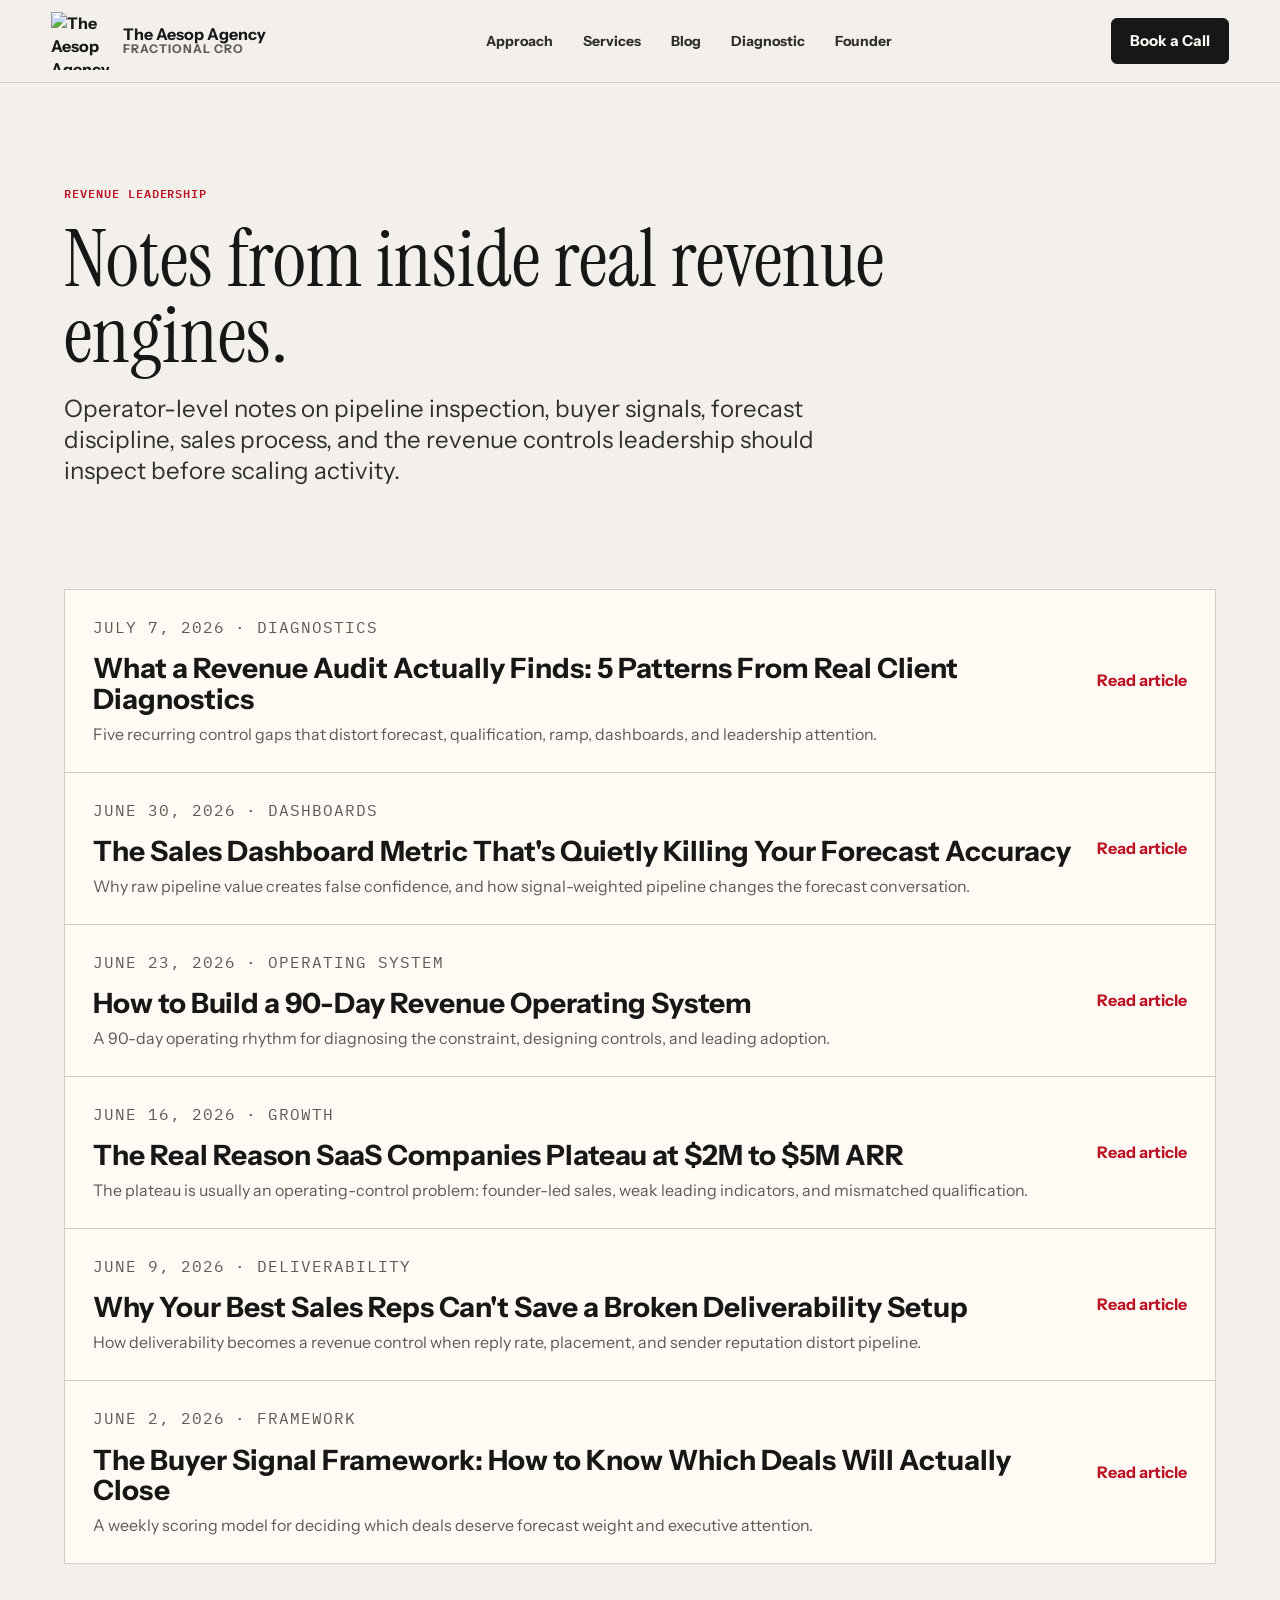
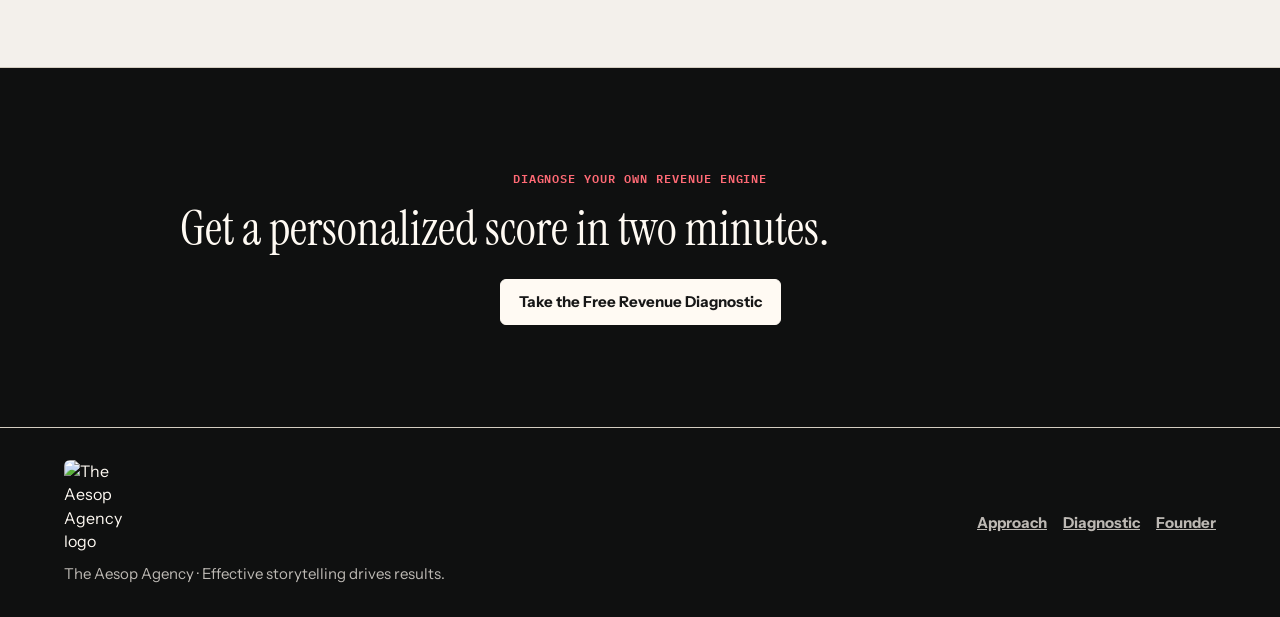
==== commit d1350eb7: "Upgrade Aesop blog content standard" ====
--- a/blog/index.html
+++ b/blog/index.html
@@ -78,7 +78,7 @@
         <div class="inner">
           <p class="kicker">Revenue Leadership</p>
           <h1 style="font-size:clamp(42px,7vw,80px);">Notes from inside real revenue engines.</h1>
-          <p class="lede">Frameworks, diagnostics, and opinionated takes from actually running fractional CRO engagements, not definitions you could get from a dictionary.</p>
+          <p class="lede">Operator-level notes on pipeline inspection, buyer signals, forecast discipline, sales process, and the revenue controls leadership should inspect before scaling activity.</p>
         </div>
       </section>
 
@@ -89,7 +89,7 @@
               <div>
                 <p class="post-meta">July 7, 2026 &middot; Diagnostics</p>
                 <h3>What a Revenue Audit Actually Finds: 5 Patterns From Real Client Diagnostics</h3>
-                <p>The same five breakdowns show up in almost every revenue audit I run, before I even open a CRM.</p>
+                <p>Five recurring control gaps that distort forecast, qualification, ramp, dashboards, and leadership attention.</p>
               </div>
               <span class="text-link">Read article</span>
             </a>
@@ -97,7 +97,7 @@
               <div>
                 <p class="post-meta">June 30, 2026 &middot; Dashboards</p>
                 <h3>The Sales Dashboard Metric That's Quietly Killing Your Forecast Accuracy</h3>
-                <p>The metric most sales dashboards lead with is the one least correlated with what actually closes.</p>
+                <p>Why raw pipeline value creates false confidence, and how signal-weighted pipeline changes the forecast conversation.</p>
               </div>
               <span class="text-link">Read article</span>
             </a>
@@ -105,15 +105,15 @@
               <div>
                 <p class="post-meta">June 23, 2026 &middot; Operating System</p>
                 <h3>How to Build a 90-Day Revenue Operating System</h3>
-                <p>The exact three-phase framework we run with clients, Diagnose, Design, Lead, broken into weeks.</p>
+                <p>A 90-day operating rhythm for diagnosing the constraint, designing controls, and leading adoption.</p>
               </div>
               <span class="text-link">Read article</span>
             </a>
             <a class="post-row" href="/blog/saas-revenue-plateau">
               <div>
                 <p class="post-meta">June 16, 2026 &middot; Growth</p>
-                <h3>The Real Reason SaaS Companies Plateau at $2 to  ARR</h3>
-                <p>It's rarely the product. It's almost always one of three revenue-system failures, and they're fixable.</p>
+                <h3>The Real Reason SaaS Companies Plateau at $2M to $5M ARR</h3>
+                <p>The plateau is usually an operating-control problem: founder-led sales, weak leading indicators, and mismatched qualification.</p>
               </div>
               <span class="text-link">Read article</span>
             </a>
@@ -121,7 +121,7 @@
               <div>
                 <p class="post-meta">June 9, 2026 &middot; Deliverability</p>
                 <h3>Why Your Best Sales Reps Can't Save a Broken Deliverability Setup</h3>
-                <p>Pipeline problems that everyone blames on sales are sometimes actually an inbox placement problem.</p>
+                <p>How deliverability becomes a revenue control when reply rate, placement, and sender reputation distort pipeline.</p>
               </div>
               <span class="text-link">Read article</span>
             </a>
@@ -129,7 +129,7 @@
               <div>
                 <p class="post-meta">June 2, 2026 &middot; Framework</p>
                 <h3>The Buyer Signal Framework: How to Know Which Deals Will Actually Close</h3>
-                <p>Timing, relevance, and intent, turned into an actual scoring framework you can run this week.</p>
+                <p>A weekly scoring model for deciding which deals deserve forecast weight and executive attention.</p>
               </div>
               <span class="text-link">Read article</span>
             </a>
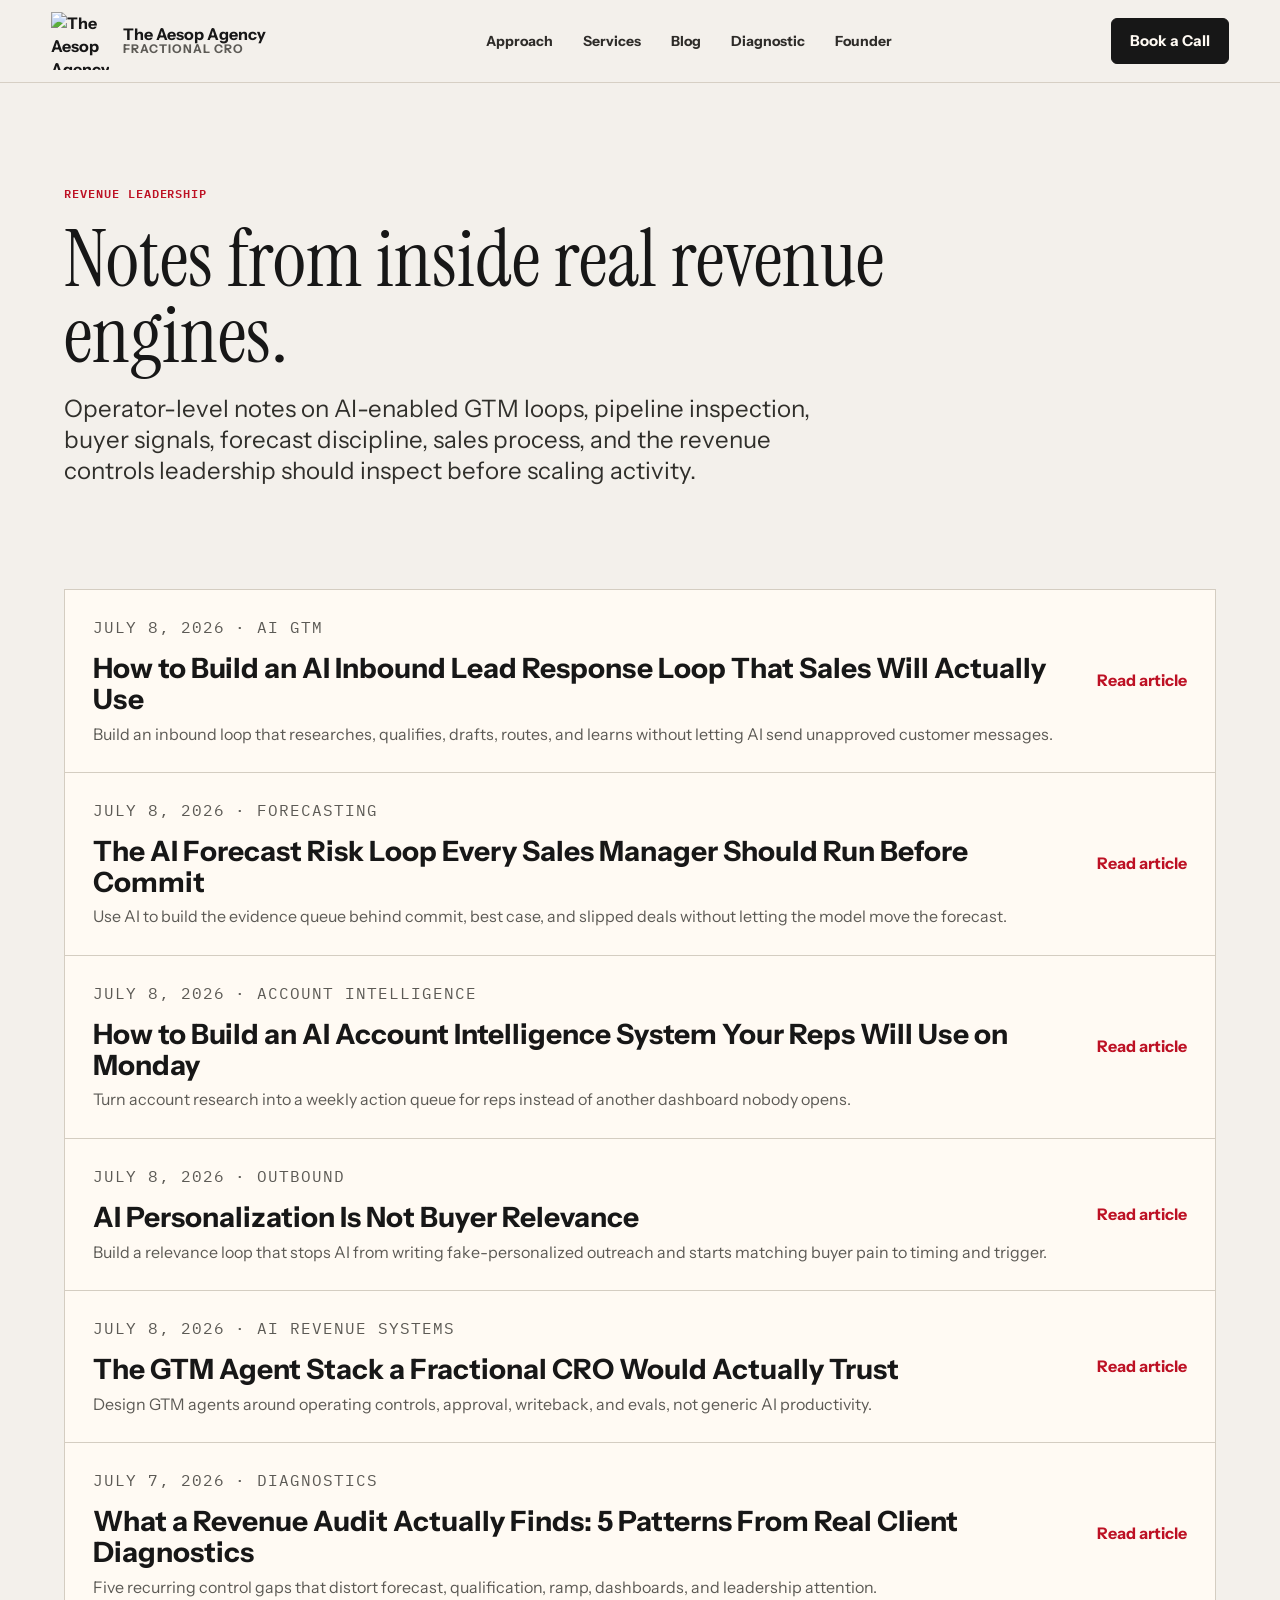
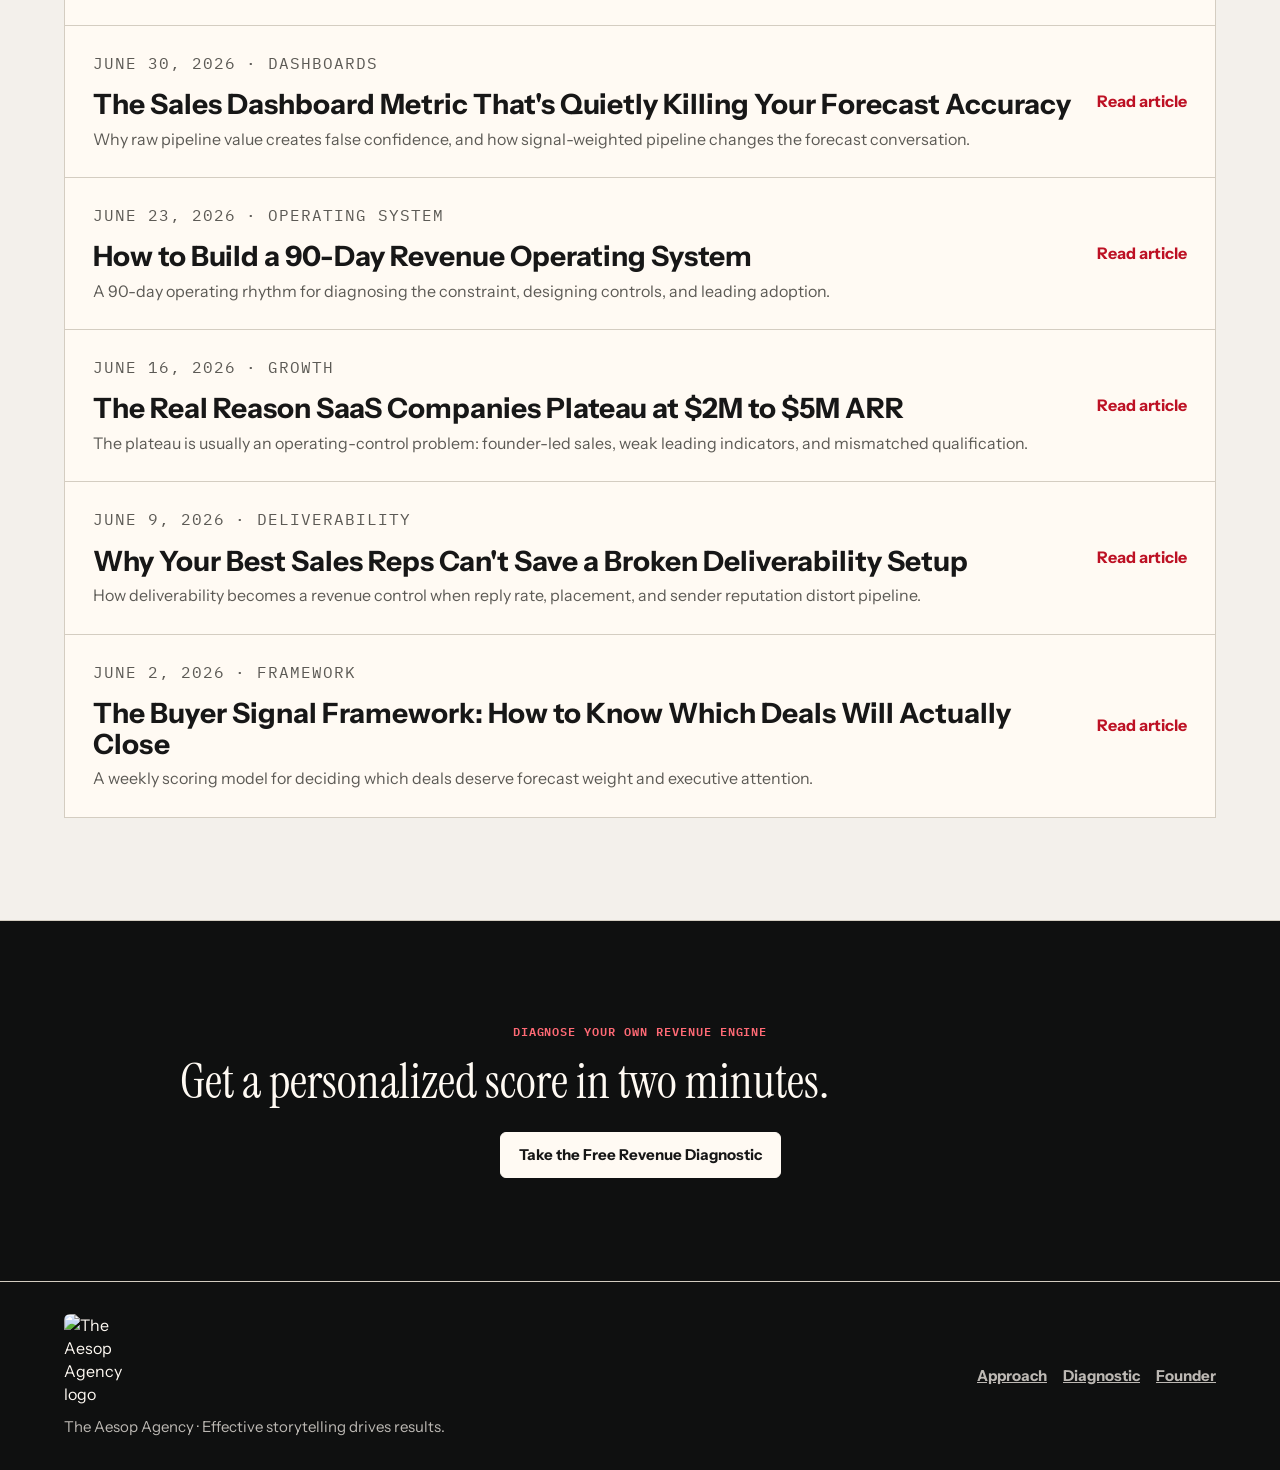
==== commit fd4568d5: "Add AI-enabled GTM revenue loop content" ====
--- a/blog/index.html
+++ b/blog/index.html
@@ -12,7 +12,7 @@
 <meta charset="utf-8">
   <meta name="viewport" content="width=device-width, initial-scale=1">
   <title>Revenue Leadership Blog | The Aesop Agency</title>
-  <meta name="description" content="Practical revenue leadership frameworks from The Aesop Agency: buyer signals, sales process, deliverability, dashboards, and go-to-market alignment for SaaS and SMB teams.">
+  <meta name="description" content="Practical revenue leadership frameworks from The Aesop Agency: AI-enabled GTM loops, buyer signals, sales process, deliverability, dashboards, and go-to-market alignment for SaaS and SMB teams.">
   <meta name="robots" content="index, follow, max-image-preview:large">
   <meta name="author" content="The Aesop Agency">
   <meta name="theme-color" content="#bd1124">
@@ -22,12 +22,12 @@
   <meta property="og:type" content="website">
   <meta property="og:site_name" content="The Aesop Agency">
   <meta property="og:title" content="Revenue Leadership Blog | The Aesop Agency">
-  <meta property="og:description" content="Practical revenue leadership frameworks: buyer signals, sales process, deliverability, dashboards, and go-to-market alignment.">
+  <meta property="og:description" content="Practical revenue leadership frameworks: AI-enabled GTM loops, buyer signals, sales process, deliverability, dashboards, and go-to-market alignment.">
   <meta property="og:url" content="https://www.aesopco.com/blog">
   <meta property="og:image" content="https://www.aesopco.com/aesop-logo-square.png">
   <meta name="twitter:card" content="summary_large_image">
   <meta name="twitter:title" content="Revenue Leadership Blog | The Aesop Agency">
-  <meta name="twitter:description" content="Practical revenue leadership frameworks: buyer signals, sales process, deliverability, dashboards, and go-to-market alignment.">
+  <meta name="twitter:description" content="Practical revenue leadership frameworks: AI-enabled GTM loops, buyer signals, sales process, deliverability, dashboards, and go-to-market alignment.">
   <meta name="twitter:image" content="https://www.aesopco.com/aesop-logo-square.png">
   <script type="application/ld+json">
   {
@@ -78,13 +78,53 @@
         <div class="inner">
           <p class="kicker">Revenue Leadership</p>
           <h1 style="font-size:clamp(42px,7vw,80px);">Notes from inside real revenue engines.</h1>
-          <p class="lede">Operator-level notes on pipeline inspection, buyer signals, forecast discipline, sales process, and the revenue controls leadership should inspect before scaling activity.</p>
+          <p class="lede">Operator-level notes on AI-enabled GTM loops, pipeline inspection, buyer signals, forecast discipline, sales process, and the revenue controls leadership should inspect before scaling activity.</p>
         </div>
       </section>
 
       <section class="section">
         <div class="inner">
           <div class="post-list">
+            <a class="post-row" href="/blog/ai-inbound-lead-response-loop">
+              <div>
+                <p class="post-meta">July 8, 2026 &middot; AI GTM</p>
+                <h3>How to Build an AI Inbound Lead Response Loop That Sales Will Actually Use</h3>
+                <p>Build an inbound loop that researches, qualifies, drafts, routes, and learns without letting AI send unapproved customer messages.</p>
+              </div>
+              <span class="text-link">Read article</span>
+            </a>
+            <a class="post-row" href="/blog/ai-forecast-risk-loop">
+              <div>
+                <p class="post-meta">July 8, 2026 &middot; Forecasting</p>
+                <h3>The AI Forecast Risk Loop Every Sales Manager Should Run Before Commit</h3>
+                <p>Use AI to build the evidence queue behind commit, best case, and slipped deals without letting the model move the forecast.</p>
+              </div>
+              <span class="text-link">Read article</span>
+            </a>
+            <a class="post-row" href="/blog/ai-account-intelligence-system">
+              <div>
+                <p class="post-meta">July 8, 2026 &middot; Account Intelligence</p>
+                <h3>How to Build an AI Account Intelligence System Your Reps Will Use on Monday</h3>
+                <p>Turn account research into a weekly action queue for reps instead of another dashboard nobody opens.</p>
+              </div>
+              <span class="text-link">Read article</span>
+            </a>
+            <a class="post-row" href="/blog/ai-personalization-buyer-relevance">
+              <div>
+                <p class="post-meta">July 8, 2026 &middot; Outbound</p>
+                <h3>AI Personalization Is Not Buyer Relevance</h3>
+                <p>Build a relevance loop that stops AI from writing fake-personalized outreach and starts matching buyer pain to timing and trigger.</p>
+              </div>
+              <span class="text-link">Read article</span>
+            </a>
+            <a class="post-row" href="/blog/gtm-agent-stack-fractional-cro">
+              <div>
+                <p class="post-meta">July 8, 2026 &middot; AI Revenue Systems</p>
+                <h3>The GTM Agent Stack a Fractional CRO Would Actually Trust</h3>
+                <p>Design GTM agents around operating controls, approval, writeback, and evals, not generic AI productivity.</p>
+              </div>
+              <span class="text-link">Read article</span>
+            </a>
             <a class="post-row" href="/blog/what-a-revenue-audit-finds">
               <div>
                 <p class="post-meta">July 7, 2026 &middot; Diagnostics</p>
--- a/assets/site.css
+++ b/assets/site.css
@@ -239,6 +239,27 @@
 article.post-body h3 { font-size: 22px; color: var(--red); }
 article.post-body ul, article.post-body ol { color: #302f2b; font-size: 18px; line-height: 1.65; padding-left: 22px; }
 article.post-body li + li { margin-top: 8px; }
+article.post-body table {
+ width: 100%;
+ border-collapse: collapse;
+ border: 1px solid var(--line);
+ background: var(--surface);
+ font-size: 16px;
+ line-height: 1.45;
+}
+article.post-body th,
+article.post-body td {
+ padding: 14px 16px;
+ border: 1px solid var(--line);
+ text-align: left;
+ vertical-align: top;
+ color: #302f2b;
+}
+article.post-body th {
+ background: var(--soft-red);
+ color: var(--ink);
+ font-weight: 800;
+}
 article.post-body blockquote {
  margin: 0;
  padding: 20px 26px;
@@ -257,7 +278,12 @@
  display: grid;
  gap: 14px;
 }
-.cta-block p { color: rgba(255,250,243,.78); font-size: 18px; }
+.cta-block h3,
+article.post-body .cta-block h3 { color: var(--surface); }
+.cta-block p,
+article.post-body .cta-block p { color: rgba(255,250,243,.86); font-size: 18px; }
+.cta-block .kicker,
+article.post-body .cta-block .kicker { color: #ff7a83; }
 .cta-block .button { background: var(--red); border-color: var(--red); color: var(--surface); width: fit-content; }
 .cta-block .button:hover { background: var(--surface); color: var(--ink); border-color: var(--surface); }
 
